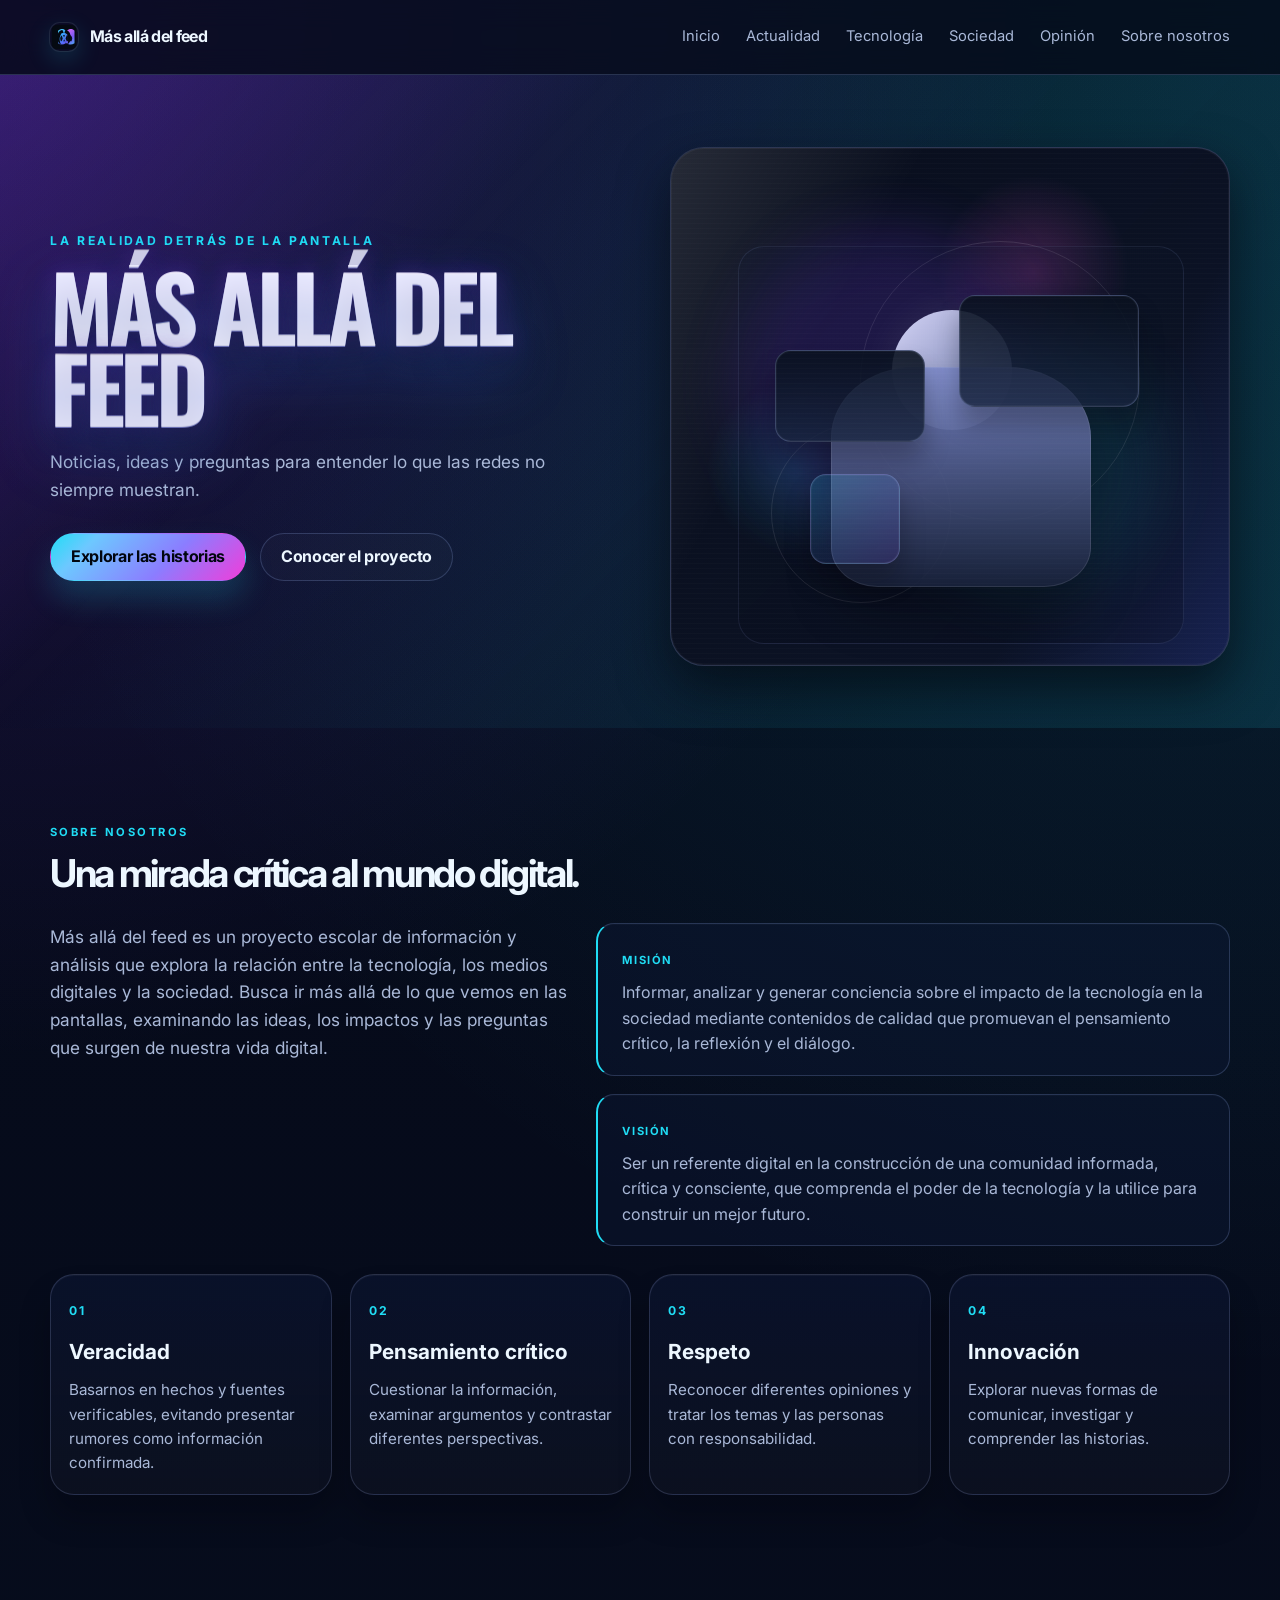
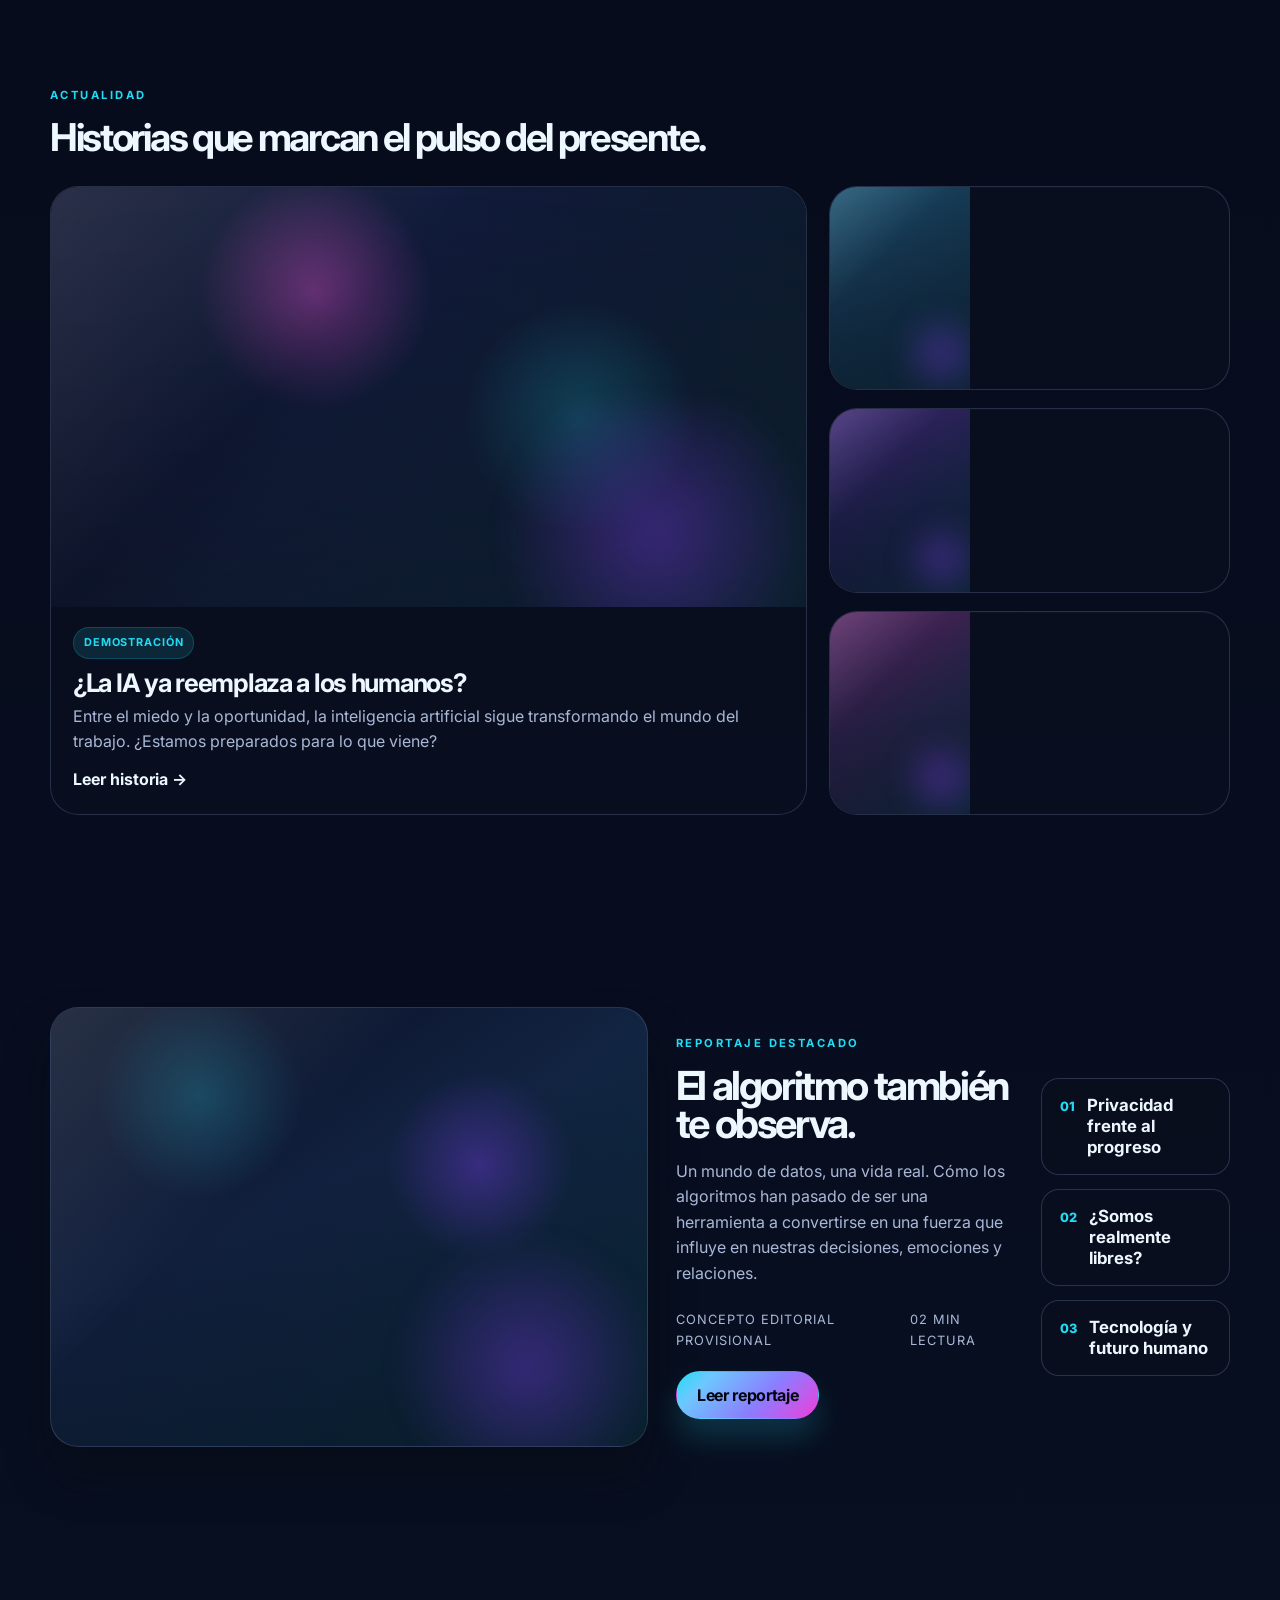
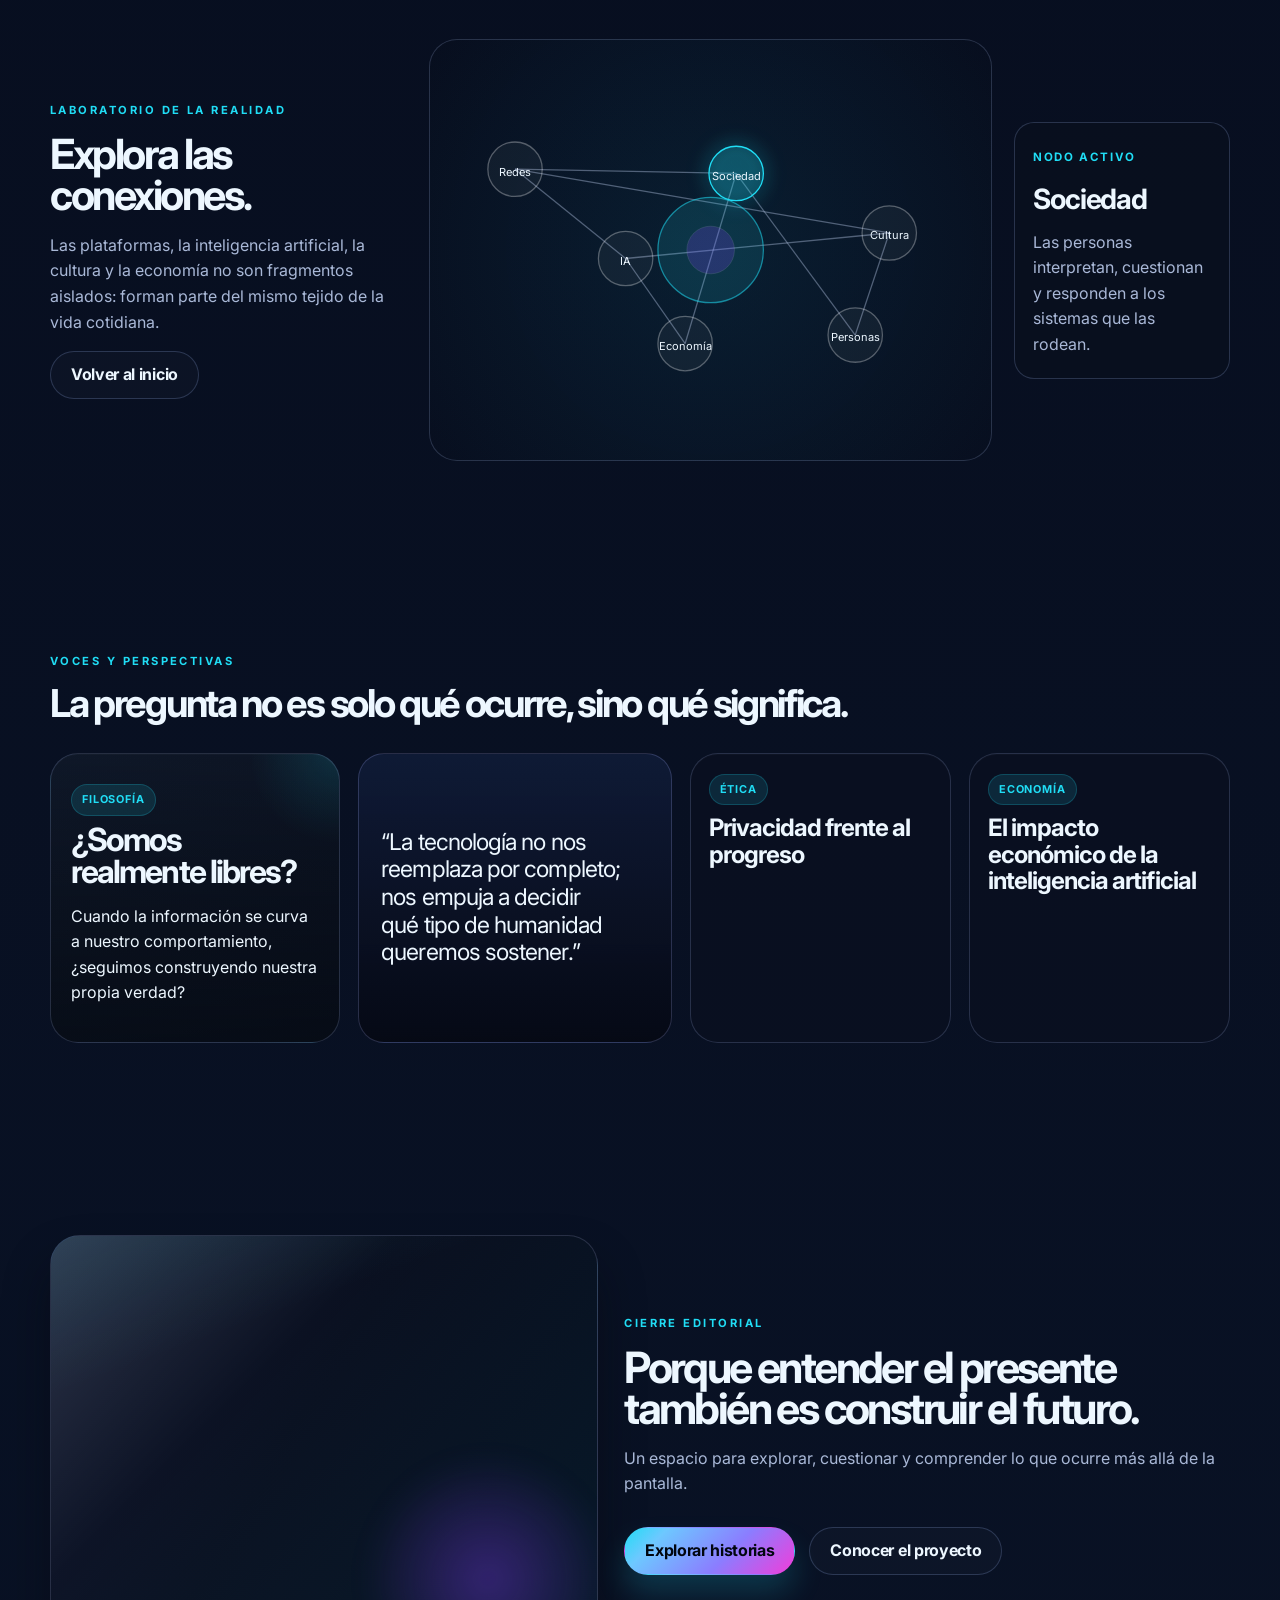
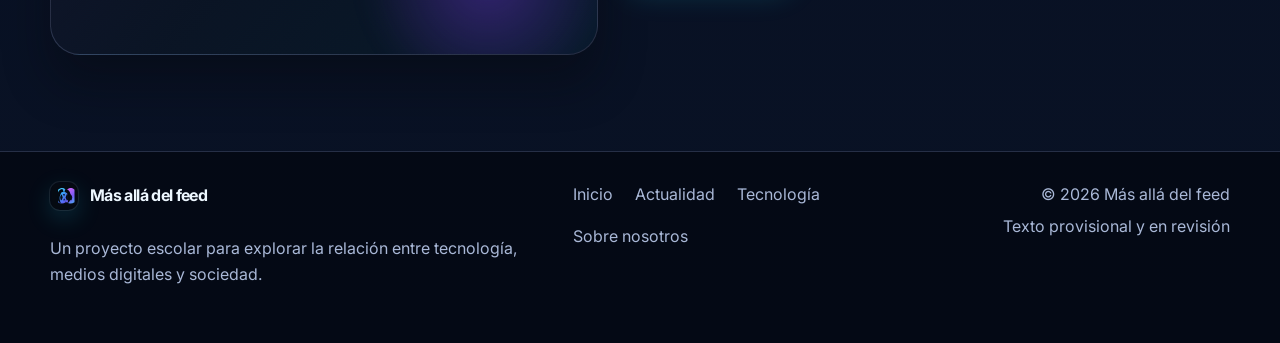
==== trabajo jhon/index.html @ 3a060e3e "Add files via upload" ====
<!DOCTYPE html>
<html lang="es">
  <head>
    <meta charset="UTF-8" />
    <meta name="viewport" content="width=device-width, initial-scale=1.0" />
    <meta
      name="description"
      content="Más allá del feed explora la relación entre tecnología, medios digitales y sociedad desde una mirada crítica y editorial."
    />
    <meta name="theme-color" content="#050918" />
    <title>Más allá del feed | La realidad detrás de la pantalla</title>
    <link rel="preconnect" href="https://fonts.googleapis.com" />
    <link rel="preconnect" href="https://fonts.gstatic.com" crossorigin />
    <link
      href="https://fonts.googleapis.com/css2?family=Inter:wght@400;500;600;700;800;900&family=Oswald:wght@400;500;600;700&display=swap"
      rel="stylesheet"
    />
    <link rel="icon" href="assets/logo.svg" type="image/svg+xml" />
    <link rel="stylesheet" href="css/styles.css" />
  </head>
  <body>
    <div class="page-shell">
      <header class="site-header">
        <div class="container nav-wrap">
          <a class="brand" href="#inicio" aria-label="Ir a inicio">
            <img src="assets/logo.svg" alt="Símbolo de Más allá del feed" />
            <span>Más allá del feed</span>
          </a>

          <button class="menu-toggle" aria-expanded="false" aria-controls="main-nav">
            <span></span>
            <span></span>
            <span></span>
            <span class="sr-only">Abrir menú</span>
          </button>

          <nav id="main-nav" class="main-nav" aria-label="Navegación principal">
            <a href="#inicio">Inicio</a>
            <a href="#actualidad">Actualidad</a>
            <a href="#tecnologia">Tecnología</a>
            <a href="#sociedad">Sociedad</a>
            <a href="#opinión">Opinión</a>
            <a href="#sobre-nosotros">Sobre nosotros</a>
          </nav>
        </div>
      </header>

      <main>
        <section class="hero" id="inicio">
          <div class="container hero-grid">
            <div class="hero-copy" data-reveal>
              <p class="eyebrow">La realidad detrás de la pantalla</p>
              <h1 class="chrome-title" data-glitch="MÁS ALLÁ DEL FEED">MÁS ALLÁ DEL FEED</h1>
              <p class="lead">
                Noticias, ideas y preguntas para entender lo que las redes no siempre muestran.
              </p>
              <div class="hero-actions">
                <a class="button primary" href="#actualidad">Explorar las historias</a>
                <a class="button secondary" href="#sobre-nosotros">Conocer el proyecto</a>
              </div>
            </div>

            <div class="hero-visual" data-reveal>
              <div class="visual-frame">
                <div class="scene-glow glow-one"></div>
                <div class="scene-glow glow-two"></div>
                <div class="signal signal-a"></div>
                <div class="signal signal-b"></div>
                <div class="portrait-block">
                  <div class="portrait-head"></div>
                  <div class="portrait-body"></div>
                  <div class="screen-panel panel-one"></div>
                  <div class="screen-panel panel-two"></div>
                  <div class="screen-panel panel-three"></div>
                </div>
              </div>
            </div>
          </div>
        </section>

        <section class="about section-frame" id="sobre-nosotros">
          <div class="container">
            <div class="section-head" data-reveal>
              <p class="eyebrow accent">Sobre nosotros</p>
              <h2>Una mirada crítica al mundo digital.</h2>
            </div>

            <div class="about-grid">
              <div class="about-copy" data-reveal>
                <p>
                  Más allá del feed es un proyecto escolar de información y análisis que explora la
                  relación entre la tecnología, los medios digitales y la sociedad. Busca ir más allá
                  de lo que vemos en las pantallas, examinando las ideas, los impactos y las preguntas
                  que surgen de nuestra vida digital.
                </p>
              </div>

              <div class="mission-vision" data-reveal>
                <div class="mission-box">
                  <span class="label">Misión</span>
                  <p>
                    Informar, analizar y generar conciencia sobre el impacto de la tecnología en la
                    sociedad mediante contenidos de calidad que promuevan el pensamiento crítico, la
                    reflexión y el diálogo.
                  </p>
                </div>
                <div class="mission-box">
                  <span class="label">Visión</span>
                  <p>
                    Ser un referente digital en la construcción de una comunidad informada, crítica y
                    consciente, que comprenda el poder de la tecnología y la utilice para construir un
                    mejor futuro.
                  </p>
                </div>
              </div>
            </div>

            <div class="values-grid" data-reveal>
              <article class="value-card">
                <span class="value-index">01</span>
                <h3>Veracidad</h3>
                <p>Basarnos en hechos y fuentes verificables, evitando presentar rumores como información confirmada.</p>
              </article>
              <article class="value-card">
                <span class="value-index">02</span>
                <h3>Pensamiento crítico</h3>
                <p>Cuestionar la información, examinar argumentos y contrastar diferentes perspectivas.</p>
              </article>
              <article class="value-card">
                <span class="value-index">03</span>
                <h3>Respeto</h3>
                <p>Reconocer diferentes opiniones y tratar los temas y las personas con responsabilidad.</p>
              </article>
              <article class="value-card">
                <span class="value-index">04</span>
                <h3>Innovación</h3>
                <p>Explorar nuevas formas de comunicar, investigar y comprender las historias.</p>
              </article>
            </div>
          </div>
        </section>

        <section class="news section-frame" id="actualidad">
          <div class="container">
            <div class="section-head editorial-head" data-reveal>
              <p class="eyebrow accent">Actualidad</p>
              <h2>Historias que marcan el pulso del presente.</h2>
            </div>

            <div class="editorial-layout" data-reveal>
              <article class="feature-story story-panel">
                <a href="article-demo.html" aria-label="Abrir historia de demostración sobre inteligencia artificial">
                  <div class="story-image image-feature"></div>
                  <div class="story-copy">
                    <span class="meta-tag">Demostración</span>
                    <h3>¿La IA ya reemplaza a los humanos?</h3>
                    <p>Entre el miedo y la oportunidad, la inteligencia artificial sigue transformando el mundo del trabajo. ¿Estamos preparados para lo que viene?</p>
                    <span class="story-link">Leer historia →</span>
                  </div>
                </a>
              </article>

              <aside class="side-stories">
                <article class="story-mini story-panel">
                  <a href="article-demo.html">
                    <div class="story-thumb thumb-one"></div>
                    <div class="story-copy">
                      <span class="meta-tag">Salud</span>
                      <h3>El impacto de las redes en la salud mental de los jóvenes.</h3>
                    </div>
                  </a>
                </article>

                <article class="story-mini story-panel">
                  <a href="article-demo.html">
                    <div class="story-thumb thumb-two"></div>
                    <div class="story-copy">
                      <span class="meta-tag">Cultura</span>
                      <h3>La nueva generación de artistas digitales.</h3>
                    </div>
                  </a>
                </article>

                <article class="story-mini story-panel">
                  <a href="article-demo.html">
                    <div class="story-thumb thumb-three"></div>
                    <div class="story-copy">
                      <span class="meta-tag">Sociedad</span>
                      <h3>¿Estamos más conectados o más solos?</h3>
                    </div>
                  </a>
                </article>
              </aside>
            </div>
          </div>
        </section>

        <section class="feature-story-block section-frame" id="reportaje">
          <div class="container feature-layout">
            <div class="feature-media" data-reveal>
              <div class="feature-scene"></div>
            </div>

            <div class="feature-copy" data-reveal>
              <p class="eyebrow accent">Reportaje destacado</p>
              <h2>El algoritmo también te observa.</h2>
              <p>
                Un mundo de datos, una vida real. Cómo los algoritmos han pasado de ser una
                herramienta a convertirse en una fuerza que influye en nuestras decisiones,
                emociones y relaciones.
              </p>
              <div class="feature-meta">
                <span>Concepto editorial provisional</span>
                <span>02 min lectura</span>
              </div>
              <a class="button primary" href="article-demo.html">Leer reportaje</a>
            </div>

            <aside class="related-list" data-reveal>
              <article>
                <span>01</span>
                <h3>Privacidad frente al progreso</h3>
              </article>
              <article>
                <span>02</span>
                <h3>¿Somos realmente libres?</h3>
              </article>
              <article>
                <span>03</span>
                <h3>Tecnología y futuro humano</h3>
              </article>
            </aside>
          </div>
        </section>

        <section class="network-section section-frame" id="tecnologia">
          <div class="container network-layout">
            <div class="network-copy" id="sociedad" data-reveal>
              <p class="eyebrow accent">Laboratorio de la realidad</p>
              <h2>Explora las conexiones.</h2>
              <p>
                Las plataformas, la inteligencia artificial, la cultura y la economía no son
                fragmentos aislados: forman parte del mismo tejido de la vida cotidiana.
              </p>
              <button id="reset-network" class="button secondary" type="button">Volver al inicio</button>
            </div>

            <div class="network-visual" data-reveal>
              <svg id="network-svg" viewBox="0 0 660 420" role="img" aria-label="Diagrama de conexiones entre tecnología, sociedad y cultura"></svg>
            </div>

            <aside class="network-panel" data-reveal>
              <span class="panel-label">Nodo activo</span>
              <h3 id="network-title">Tecnología</h3>
              <p id="network-description">
                Las herramientas digitales moldean la forma en que vemos, decidimos y nos relacionamos.
              </p>
            </aside>
          </div>
        </section>

        <section class="opinions section-frame" id="opinión">
          <div class="container">
            <div class="section-head editorial-head" data-reveal>
              <p class="eyebrow accent">Voces y perspectivas</p>
              <h2>La pregunta no es solo qué ocurre, sino qué significa.</h2>
            </div>

            <div class="opinion-layout">
              <article class="opinion-feature story-panel" data-reveal>
                <div class="opinion-copy">
                  <span class="meta-tag">Filosofía</span>
                  <h3>¿Somos realmente libres?</h3>
                  <p>Cuando la información se curva a nuestro comportamiento, ¿seguimos construyendo nuestra propia verdad?</p>
                </div>
              </article>

              <blockquote class="quote-panel" data-reveal>
                “La tecnología no nos reemplaza por completo; nos empuja a decidir qué tipo de humanidad queremos sostener.”
              </blockquote>

              <article class="mini-opinion story-panel" data-reveal>
                <span class="meta-tag">Ética</span>
                <h3>Privacidad frente al progreso</h3>
              </article>

              <article class="mini-opinion story-panel" data-reveal>
                <span class="meta-tag">Economía</span>
                <h3>El impacto económico de la inteligencia artificial</h3>
              </article>
            </div>
          </div>
        </section>

        <section class="closing section-frame">
          <div class="container closing-layout">
            <div class="closing-scene" data-reveal></div>
            <div class="closing-copy" data-reveal>
              <p class="eyebrow accent">Cierre editorial</p>
              <h2>Porque entender el presente también es construir el futuro.</h2>
              <p>
                Un espacio para explorar, cuestionar y comprender lo que ocurre más allá de la
                pantalla.
              </p>
              <div class="closing-actions">
                <a class="button primary" href="#actualidad">Explorar historias</a>
                <a class="button secondary" href="#sobre-nosotros">Conocer el proyecto</a>
              </div>
            </div>
          </div>
        </section>
      </main>

      <footer class="site-footer">
        <div class="container footer-grid">
          <div>
            <a class="brand footer-brand" href="#inicio">
              <img src="assets/logo.svg" alt="Símbolo de Más allá del feed" />
              <span>Más allá del feed</span>
            </a>
            <p>Un proyecto escolar para explorar la relación entre tecnología, medios digitales y sociedad.</p>
          </div>

          <nav class="footer-nav" aria-label="Navegación del pie de página">
            <a href="#inicio">Inicio</a>
            <a href="#actualidad">Actualidad</a>
            <a href="#tecnologia">Tecnología</a>
            <a href="#sobre-nosotros">Sobre nosotros</a>
          </nav>

          <div class="footer-meta">
            <span>© <span id="year"></span> Más allá del feed</span>
            <span>Texto provisional y en revisión</span>
          </div>
        </div>
      </footer>
    </div>

    <script src="js/main.js"></script>
  </body>
</html>
---- trabajo jhon/css/styles.css ----
:root {
  --bg: #050918;
  --bg-deep: #0a1020;
  --panel: rgba(11, 20, 48, 0.82);
  --panel-strong: #0b1430;
  --panel-soft: #111d3b;
  --cyan: #20ddf5;
  --electric: #367bff;
  --violet: #873cff;
  --magenta: #f13dda;
  --text: #edf7ff;
  --muted: #a9b8d7;
  --line: rgba(144, 167, 224, 0.24);
  --shadow: rgba(13, 18, 31, 0.7);
  --radius: 24px;
  --container: min(1180px, calc(100vw - 48px));
}

* {
  box-sizing: border-box;
}

html {
  scroll-behavior: smooth;
}

body {
  margin: 0;
  background:
    radial-gradient(circle at top left, rgba(135, 60, 255, 0.23), transparent 20%),
    radial-gradient(circle at top right, rgba(32, 221, 245, 0.14), transparent 26%),
    linear-gradient(180deg, #050918 0%, #091225 100%);
  color: var(--text);
  font-family: "Inter", sans-serif;
  line-height: 1.6;
}

body::before {
  content: "";
  position: fixed;
  inset: 0;
  background-image: linear-gradient(rgba(255, 255, 255, 0.012) 1px, transparent 1px),
    linear-gradient(90deg, rgba(255, 255, 255, 0.009) 1px, transparent 1px);
  background-size: 32px 32px;
  pointer-events: none;
  opacity: 0.45;
}

img {
  max-width: 100%;
  display: block;
}

a {
  color: inherit;
  text-decoration: none;
}

button,
input,
textarea,
select {
  font: inherit;
}

button {
  cursor: pointer;
}

:focus-visible {
  outline: 2px solid var(--cyan);
  outline-offset: 3px;
}

.sr-only {
  position: absolute;
  width: 1px;
  height: 1px;
  padding: 0;
  margin: -1px;
  overflow: hidden;
  clip: rect(0, 0, 0, 0);
  white-space: nowrap;
  border: 0;
}

.page-shell {
  position: relative;
  overflow-x: hidden;
}

.container {
  width: var(--container);
  margin: 0 auto;
}

.section-frame {
  padding: 96px 0;
  position: relative;
}

.eyebrow {
  margin: 0 0 14px;
  font-size: 0.7rem;
  letter-spacing: 0.22em;
  text-transform: uppercase;
  color: var(--cyan);
  font-weight: 700;
}

.eyebrow.accent {
  color: var(--cyan);
}

.site-header {
  position: sticky;
  top: 0;
  z-index: 30;
  background: rgba(5, 9, 24, 0.7);
  backdrop-filter: blur(14px);
  border-bottom: 1px solid var(--line);
}

.nav-wrap {
  display: flex;
  align-items: center;
  justify-content: space-between;
  min-height: 74px;
  gap: 20px;
}

.brand {
  display: inline-flex;
  align-items: center;
  gap: 12px;
  font-weight: 700;
  letter-spacing: -0.04em;
  perspective: 500px;
}

.brand img {
  width: 28px;
  height: 28px;
  border-radius: 10px;
  box-shadow: 0 0 0 1px rgba(255, 255, 255, 0.08), 0 8px 25px rgba(32, 221, 245, 0.18);
}

.brand span {
  display: inline-block;
  transform: translateZ(0) rotateX(0) rotateY(0);
  transform-style: preserve-3d;
  transition: transform 0.35s ease, text-shadow 0.35s ease;
}

.brand:hover span,
.brand:focus-visible span {
  transform: translateZ(14px) rotateX(8deg) rotateY(-12deg);
  text-shadow: 2px 3px 0 rgba(32, 221, 245, 0.4), -2px -2px 0 rgba(241, 61, 218, 0.28);
}

.main-nav {
  display: flex;
  align-items: center;
  gap: 26px;
  font-size: 0.92rem;
  color: var(--muted);
}

.main-nav a {
  position: relative;
  transition: color 0.25s ease;
}

.main-nav a::after {
  content: "";
  position: absolute;
  left: 0;
  bottom: -9px;
  width: 100%;
  height: 1px;
  background: linear-gradient(90deg, var(--cyan), var(--magenta));
  transform: scaleX(0);
  transform-origin: center;
  transition: transform 0.25s ease;
}

.main-nav a:hover,
.main-nav a:focus-visible {
  color: var(--text);
}

.main-nav a:hover::after,
.main-nav a:focus-visible::after {
  transform: scaleX(1);
}

.menu-toggle {
  display: none;
  background: transparent;
  border: 1px solid var(--line);
  border-radius: 12px;
  width: 46px;
  height: 46px;
  padding: 10px;
  position: relative;
}

.menu-toggle span {
  display: block;
  width: 100%;
  height: 2px;
  background: var(--text);
  border-radius: 999px;
  margin: 5px 0;
}

.hero {
  position: relative;
  padding: 72px 0 62px;
}

.hero::before {
  content: "";
  position: absolute;
  inset: 0;
  background: linear-gradient(135deg, rgba(135, 60, 255, 0.22), transparent 32%, rgba(32, 221, 245, 0.12));
  pointer-events: none;
}

.hero-grid {
  position: relative;
  display: grid;
  grid-template-columns: 1.05fr 1fr;
  gap: 32px;
  align-items: center;
}

.hero-copy {
  position: relative;
  z-index: 1;
}

.hero-copy .eyebrow {
  font-size: 0.76rem;
}

.chrome-title {
  position: relative;
  margin: 0;
  color: rgba(250, 251, 255, 0.92);
  font-family: "Oswald", sans-serif;
  font-size: clamp(4rem, 7vw, 8.6rem);
  line-height: 0.9;
  letter-spacing: -0.05em;
  font-weight: 700;
  text-transform: uppercase;
  text-shadow: 0 1px 0 rgba(255,255,255,0.65), 0 2px 0 rgba(166,175,255,0.55), 0 16px 30px rgba(18, 25, 50, 0.8), 0 0 24px rgba(135,60,255,0.3);
  background: linear-gradient(180deg, #ffffff 0%, #d5d8ff 16%, #8aaef7 32%, #ffffff 52%, #9fa8d6 68%, #6b8df4 82%, #d5d6ff 100%);
  -webkit-background-clip: text;
  background-clip: text;
  color: transparent;
  filter: drop-shadow(0 16px 26px rgba(54, 123, 255, 0.25));
  transform: translateY(0);
  transform-style: preserve-3d;
  transition: transform 0.15s ease-out;
  animation: chromeReveal 1.1s ease-out both;
}

.chrome-title::before {
  content: attr(data-glitch);
  position: absolute;
  inset: 0;
  background: linear-gradient(90deg, rgba(255,255,255,0.14), rgba(32,221,245,0.18), rgba(255,255,255,0.14));
  mix-blend-mode: screen;
  opacity: 0.65;
  transform: translateX(-16px);
  clip-path: polygon(0 0, 100% 0, 100% 52%, 0 54%);
  animation: shinePass 2.6s ease-out 0.4s 1 both;
}

@keyframes chromeReveal {
  0% {
    opacity: 0;
    transform: translateY(18px) scale(0.97);
    filter: blur(10px);
  }
  100% {
    opacity: 1;
    transform: translateY(0) scale(1);
    filter: drop-shadow(0 16px 26px rgba(54, 123, 255, 0.25));
  }
}

@keyframes shinePass {
  0% {
    transform: translateX(-20px);
    opacity: 0;
  }
  18% {
    opacity: 0.85;
  }
  100% {
    opacity: 0;
    transform: translateX(16px);
  }
}

.lead {
  max-width: 540px;
  margin: 22px 0 0;
  color: var(--muted);
  font-size: clamp(1.05rem, 1.35vw, 1.4rem);
}

.hero-actions,
.closing-actions {
  display: flex;
  flex-wrap: wrap;
  gap: 14px;
  margin-top: 30px;
}

.button {
  position: relative;
  display: inline-flex;
  align-items: center;
  justify-content: center;
  min-height: 48px;
  border-radius: 999px;
  padding: 0 20px;
  border: 1px solid transparent;
  font-weight: 700;
  letter-spacing: -0.02em;
  transition: transform 0.2s ease, box-shadow 0.2s ease, border-color 0.2s ease;
}

.button:hover,
.button:focus-visible {
  transform: translateY(-1px);
}

.button.primary {
  background: linear-gradient(135deg, var(--cyan), #6dc8ff 20%, #8b7dff 60%, var(--magenta));
  color: #01060f;
  box-shadow: 0 18px 30px rgba(32, 221, 245, 0.18);
}

.button.secondary {
  background: rgba(255, 255, 255, 0.02);
  border-color: var(--line);
  color: var(--text);
}

.hero-visual {
  position: relative;
  z-index: 1;
  display: flex;
  justify-content: center;
}

.visual-frame {
  position: relative;
  width: min(100%, 560px);
  aspect-ratio: 1.08;
  border-radius: 34px;
  border: 1px solid rgba(155, 176, 235, 0.24);
  overflow: hidden;
  background:
    radial-gradient(circle at 65% 24%, rgba(243, 82, 221, 0.22), transparent 18%),
    radial-gradient(circle at 22% 62%, rgba(32, 221, 245, 0.18), transparent 16%),
    linear-gradient(135deg, rgba(9, 13, 26, 0.96), rgba(13, 20, 42, 0.98));
  box-shadow: inset 0 0 0 1px rgba(255,255,255,0.04), 0 22px 50px rgba(4, 10, 18, 0.72);
  transform: perspective(1200px) rotateX(0deg) rotateY(0deg) scale(1);
  transition: transform 0.15s ease-out;
}

.visual-frame::before,
.visual-frame::after {
  content: "";
  position: absolute;
  inset: 0;
  pointer-events: none;
}

.visual-frame::before {
  background: linear-gradient(120deg, rgba(255,255,255,0.12), transparent 30%, transparent 72%, rgba(70, 101, 255, 0.18));
}

.visual-frame::after {
  background: repeating-linear-gradient(
    180deg,
    rgba(255,255,255,0.03),
    rgba(255,255,255,0.03) 1px,
    transparent 1px,
    transparent 5px
  );
  opacity: 0.5;
}

.scene-glow {
  position: absolute;
  border-radius: 50%;
  filter: blur(30px);
  opacity: 0.6;
}

.glow-one {
  width: 300px;
  height: 300px;
  background: rgba(135, 60, 255, 0.32);
  top: 16%;
  left: 12%;
}

.glow-two {
  width: 260px;
  height: 260px;
  background: rgba(32, 221, 245, 0.22);
  right: 12%;
  bottom: 14%;
}

.signal {
  position: absolute;
  border-radius: 50%;
  border: 1px solid rgba(255, 255, 255, 0.14);
  opacity: 0.8;
}

.signal-a {
  width: 280px;
  height: 280px;
  top: 18%;
  right: 16%;
}

.signal-b {
  width: 180px;
  height: 180px;
  bottom: 12%;
  left: 18%;
}

.portrait-block {
  position: absolute;
  inset: auto 8% 4% 12%;
  height: 77%;
  border-radius: 26px;
  background: linear-gradient(160deg, rgba(17, 29, 59, 0.16), rgba(5, 7, 12, 0.2));
  border: 1px solid rgba(163, 187, 255, 0.1);
}

.portrait-head {
  position: absolute;
  width: 120px;
  height: 120px;
  top: 16%;
  left: 48%;
  transform: translateX(-50%);
  border-radius: 50%;
  background: linear-gradient(135deg, rgba(221, 222, 255, 0.96), rgba(142, 164, 223, 0.55));
  box-shadow: 0 0 40px rgba(255,255,255,0.08);
}

.portrait-body {
  position: absolute;
  width: 260px;
  height: 220px;
  left: 50%;
  bottom: 14%;
  transform: translateX(-50%);
  border-radius: 32% 32% 18% 18%;
  background: linear-gradient(180deg, rgba(125, 138, 202, 0.88), rgba(24, 33, 58, 0.9));
  box-shadow: inset 0 0 0 1px rgba(255,255,255,0.1), 0 28px 45px rgba(0,0,0,0.26);
}

.screen-panel {
  position: absolute;
  border-radius: 16px;
  border: 1px solid rgba(179, 196, 255, 0.24);
  background: linear-gradient(180deg, rgba(9, 17, 31, 0.9), rgba(23, 35, 61, 0.82));
  box-shadow: inset 0 0 0 1px rgba(255,255,255,0.04), 0 18px 25px rgba(7, 8, 12, 0.28);
}

.panel-one {
  width: 180px;
  height: 112px;
  right: 10%;
  top: 12%;
}

.panel-two {
  width: 150px;
  height: 92px;
  left: 8%;
  top: 26%;
}

.panel-three {
  width: 90px;
  height: 90px;
  left: 16%;
  bottom: 20%;
  background: linear-gradient(135deg, rgba(32,221,245,0.15), rgba(135,60,255,0.12));
}

.section-head {
  margin-bottom: 30px;
}

.section-head h2 {
  margin: 0;
  font-size: clamp(2.4rem, 3vw, 4rem);
  line-height: 0.98;
  letter-spacing: -0.06em;
}

.editorial-head {
  display: flex;
  flex-direction: column;
  align-items: flex-start;
}

.about-grid {
  display: grid;
  grid-template-columns: 0.9fr 1.1fr;
  gap: 28px;
  align-items: start;
}

.about-copy p,
.mission-box p,
.feature-copy p,
.value-card p,
.story-copy p,
.network-copy p,
.closing-copy p,
.site-footer p,
.article-body p,
.article-kicker {
  color: var(--muted);
}

.about-copy p {
  max-width: 540px;
  margin: 0;
  font-size: 1.08rem;
}

.mission-vision {
  display: grid;
  gap: 18px;
}

.mission-box {
  padding: 22px 24px 18px;
  border: 1px solid var(--line);
  border-left: 2px solid var(--cyan);
  border-radius: 18px;
  background: rgba(17, 29, 59, 0.34);
  box-shadow: inset 0 1px 0 rgba(255,255,255,0.02);
}

.label {
  display: inline-block;
  color: var(--cyan);
  text-transform: uppercase;
  letter-spacing: 0.14em;
  font-weight: 700;
  font-size: 0.7rem;
  margin-bottom: 10px;
}

.mission-box p {
  margin: 0;
}

.values-grid {
  margin-top: 28px;
  display: grid;
  grid-template-columns: repeat(4, minmax(0, 1fr));
  gap: 18px;
}

.value-card {
  padding: 22px 18px 18px;
  border-radius: var(--radius);
  background: linear-gradient(180deg, rgba(11,20,48,0.7), rgba(12,17,32,0.95));
  border: 1px solid rgba(161, 176, 231, 0.2);
  box-shadow: inset 0 1px 0 rgba(255,255,255,0.04), 0 22px 30px rgba(3,5,12,0.28);
}

.value-card h3 {
  margin: 12px 0 10px;
  font-size: 1.3rem;
}

.value-card p {
  margin: 0;
  font-size: 0.95rem;
}

.value-index {
  display: inline-block;
  color: var(--cyan);
  font-size: 0.76rem;
  letter-spacing: 0.2em;
  font-weight: 700;
}

.editorial-layout {
  display: grid;
  grid-template-columns: minmax(0, 1.7fr) minmax(0, 0.9fr);
  gap: 22px;
  align-items: stretch;
}

.story-panel {
  position: relative;
  overflow: hidden;
  border: 1px solid rgba(158, 180, 235, 0.2);
  border-radius: 28px;
  background: rgba(10, 17, 32, 0.7);
  box-shadow: inset 0 1px 0 rgba(255,255,255,0.02);
  transition: transform 0.25s ease, border-color 0.25s ease, box-shadow 0.25s ease;
}

.story-panel:hover,
.story-panel:focus-within {
  transform: translateY(-3px);
  border-color: rgba(32, 221, 245, 0.35);
  box-shadow: 0 16px 32px rgba(16, 21, 35, 0.35);
}

.feature-story a,
.story-mini a {
  display: block;
  width: 100%;
  height: 100%;
}

.story-image,
.story-thumb,
.feature-scene,
.closing-scene,
.article-hero-art {
  position: relative;
  overflow: hidden;
  background-size: cover;
  background-position: center;
}

.story-image {
  min-height: 360px;
  background:
    linear-gradient(180deg, rgba(11, 16, 30, 0.08), rgba(11, 16, 30, 0.6)),
    radial-gradient(circle at 35% 25%, rgba(243, 82, 221, 0.45), transparent 20%),
    radial-gradient(circle at 70% 55%, rgba(32, 221, 245, 0.3), transparent 20%),
    linear-gradient(120deg, #0d1430, #111c3e 40%, #090d19 100%);
}

.story-image::before,
.story-thumb::before,
.feature-scene::before,
.closing-scene::before,
.article-hero-art::before {
  content: "";
  position: absolute;
  inset: 0;
  background: linear-gradient(135deg, rgba(255,255,255,0.12), transparent 36%, rgba(32,221,245,0.08));
}

.story-image::after,
.story-thumb::after,
.feature-scene::after,
.closing-scene::after,
.article-hero-art::after {
  content: "";
  position: absolute;
  right: -10%;
  bottom: -12%;
  width: 60%;
  height: 60%;
  background: radial-gradient(circle, rgba(135,60,255,0.35), transparent 60%);
  filter: blur(12px);
}

.image-feature {
  min-height: 420px;
}

.story-copy {
  padding: 20px 22px 22px;
}

.story-copy h3 {
  margin: 10px 0 8px;
  font-size: clamp(1.35rem, 2vw, 2.2rem);
  line-height: 1.06;
  letter-spacing: -0.05em;
}

.story-copy p {
  margin: 0;
}

.meta-tag {
  display: inline-flex;
  align-items: center;
  border-radius: 999px;
  padding: 6px 10px;
  background: rgba(32, 221, 245, 0.12);
  border: 1px solid rgba(32, 221, 245, 0.2);
  color: var(--cyan);
  font-size: 0.68rem;
  font-weight: 700;
  letter-spacing: 0.08em;
  text-transform: uppercase;
}

.story-link {
  display: inline-flex;
  margin-top: 12px;
  color: var(--text);
  font-weight: 700;
}

.side-stories {
  display: grid;
  gap: 18px;
}

.story-mini {
  display: grid;
  grid-template-columns: 140px minmax(0, 1fr);
  min-height: 150px;
}

.story-thumb {
  min-height: 100%;
  background-size: cover;
  background-position: center;
}

.thumb-one {
  background: linear-gradient(145deg, rgba(32,221,245,0.16), rgba(13,21,39,0.9)),
    linear-gradient(160deg, #1c3a5b, #111b35 56%, #040915);
}

.thumb-two {
  background: linear-gradient(145deg, rgba(135,60,255,0.16), rgba(13,21,39,0.9)),
    linear-gradient(160deg, #34285f, #101b36 52%, #040915);
}

.thumb-three {
  background: linear-gradient(145deg, rgba(241,61,218,0.16), rgba(13,21,39,0.9)),
    linear-gradient(160deg, #3f2651, #121d39 52%, #040915);
}

.story-mini .story-copy {
  padding: 18px 18px 12px;
}

.story-mini .story-copy h3 {
  font-size: 1.15rem;
  letter-spacing: -0.04em;
  margin-top: 8px;
}

.feature-layout {
  display: grid;
  grid-template-columns: minmax(0, 1.2fr) minmax(0, 0.7fr) minmax(180px, 0.38fr);
  gap: 22px;
  align-items: center;
}

.feature-media {
  position: relative;
}

.feature-scene {
  min-height: 440px;
  border-radius: 28px;
  border: 1px solid rgba(155, 176, 235, 0.22);
  background:
    radial-gradient(circle at 25% 20%, rgba(32, 221, 245, 0.2), transparent 18%),
    radial-gradient(circle at 72% 36%, rgba(135, 60, 255, 0.34), transparent 18%),
    linear-gradient(155deg, #0a142a, #111f3d 42%, #05101a 100%);
  box-shadow: 0 28px 45px rgba(7, 10, 18, 0.45);
}

.feature-copy {
  padding: 18px 6px;
}

.feature-copy h2 {
  margin: 0 0 14px;
  font-size: clamp(2.5rem, 3vw, 4rem);
  line-height: 0.94;
  letter-spacing: -0.06em;
}

.feature-meta {
  display: flex;
  justify-content: space-between;
  gap: 14px;
  color: var(--muted);
  font-size: 0.8rem;
  letter-spacing: 0.08em;
  text-transform: uppercase;
  padding-top: 8px;
  margin-bottom: 20px;
}

.related-list {
  display: grid;
  gap: 14px;
}

.related-list article {
  display: flex;
  align-items: baseline;
  gap: 12px;
  padding: 16px 18px;
  border: 1px solid var(--line);
  border-radius: 18px;
  background: rgba(10,16,29,0.54);
}

.related-list span {
  color: var(--cyan);
  font-weight: 800;
  font-size: 0.8rem;
}

.related-list h3 {
  margin: 0;
  font-size: 1.05rem;
  line-height: 1.25;
}

.network-layout {
  display: grid;
  grid-template-columns: 0.76fr minmax(0,1.2fr) minmax(180px, 0.46fr);
  gap: 22px;
  align-items: center;
}

.network-copy h2 {
  margin: 0 0 16px;
  font-size: clamp(2.6rem, 3vw, 4rem);
  line-height: 1;
  letter-spacing: -0.06em;
}

.network-visual {
  border-radius: 28px;
  border: 1px solid rgba(160, 176, 224, 0.22);
  background: radial-gradient(circle at center, rgba(32,221,245,0.08), rgba(8,12,20,0.1));
  min-height: 420px;
  display: grid;
  place-items: center;
  overflow: hidden;
}

#network-svg {
  width: 100%;
  height: 100%;
  min-height: 420px;
}

.node {
  cursor: pointer;
  transition: transform 0.2s ease, filter 0.2s ease;
}

.node circle {
  stroke: rgba(255,255,255,0.3);
  stroke-width: 1.5;
}

.node text {
  fill: var(--text);
  font-size: 13px;
  font-family: "Inter", sans-serif;
  text-anchor: middle;
  alignment-baseline: middle;
  pointer-events: none;
}

.node.is-active circle {
  stroke: var(--cyan);
  filter: drop-shadow(0 0 12px rgba(32,221,245,0.85));
}

.network-panel {
  background: rgba(10, 16, 30, 0.66);
  border: 1px solid var(--line);
  border-radius: 20px;
  padding: 20px 18px;
}

.panel-label {
  display: inline-block;
  color: var(--cyan);
  margin-bottom: 10px;
  font-size: 0.72rem;
  letter-spacing: 0.14em;
  text-transform: uppercase;
  font-weight: 700;
}

.network-panel h3 {
  margin: 0 0 8px;
  font-size: 1.75rem;
  letter-spacing: -0.04em;
}

.network-panel p {
  margin: 0;
  color: var(--muted);
}

.opinion-layout {
  display: grid;
  grid-template-columns: 1fr 1.08fr 0.9fr 0.9fr;
  gap: 18px;
  align-items: stretch;
}

.opinion-feature {
  min-height: 290px;
  display: flex;
  align-items: end;
  padding: 20px;
  background:
    linear-gradient(180deg, rgba(10, 15, 21, 0.2), rgba(5, 10, 18, 0.72)),
    radial-gradient(circle at top right, rgba(32,221,245,0.18), transparent 22%),
    linear-gradient(135deg, #101a2d, #0a1020);
}

.opinion-copy {
  width: 100%;
}

.opinion-copy h3 {
  margin: 8px 0 6px;
  font-size: clamp(2rem, 2.4vw, 2.8rem);
  letter-spacing: -0.06em;
  line-height: 1;
}

.quote-panel {
  margin: 0;
  min-height: 290px;
  border-radius: 26px;
  background: linear-gradient(180deg, rgba(17, 29, 59, 0.8), rgba(6, 9, 20, 0.92));
  border: 1px solid rgba(162, 172, 244, 0.22);
  display: grid;
  place-items: center;
  padding: 28px 22px;
  font-size: clamp(1.3rem, 1.8vw, 2.15rem);
  line-height: 1.2;
  letter-spacing: -0.04em;
  color: var(--text);
  text-wrap: balance;
}

.mini-opinion {
  min-height: 290px;
  padding: 20px 18px;
}

.mini-opinion h3 {
  margin: 10px 0 0;
  font-size: 1.5rem;
  line-height: 1.1;
  letter-spacing: -0.04em;
}

.closing-layout {
  display: grid;
  grid-template-columns: minmax(0, 0.95fr) minmax(0, 1.05fr);
  gap: 26px;
  align-items: center;
}

.closing-scene {
  min-height: 420px;
  border-radius: 30px;
  border: 1px solid rgba(160, 176, 224, 0.22);
  background:
    linear-gradient(160deg, rgba(32,221,245,0.08), transparent 26%),
    linear-gradient(120deg, #121a31, #0a1020 45%, #050918 100%);
  box-shadow: 0 28px 46px rgba(6, 9, 16, 0.45);
}

.closing-copy h2 {
  margin: 0 0 14px;
  font-size: clamp(2.7rem, 3.1vw, 5rem);
  line-height: 0.96;
  letter-spacing: -0.06em;
}

.site-footer {
  border-top: 1px solid var(--line);
  padding: 30px 0 40px;
  background: rgba(4,7,15,0.7);
}

.footer-grid {
  display: grid;
  grid-template-columns: minmax(0, 1.5fr) minmax(0, 1fr) minmax(0, 0.9fr);
  gap: 18px;
  align-items: start;
}

.footer-brand {
  margin-bottom: 10px;
}

.footer-nav {
  display: flex;
  flex-wrap: wrap;
  gap: 16px 22px;
  color: var(--muted);
}

.footer-meta {
  display: flex;
  flex-direction: column;
  gap: 6px;
  color: var(--muted);
  text-align: right;
}

.article-page {
  background: linear-gradient(180deg, #050918 0%, #0d1324 100%);
}

.article-main {
  padding: 60px 0 40px;
}

.article-shell {
  width: min(820px, calc(100vw - 32px));
  margin: 0 auto;
  background: rgba(12, 17, 31, 0.8);
  border: 1px solid rgba(154, 176, 235, 0.22);
  border-radius: 30px;
  padding: clamp(20px, 4vw, 42px);
  box-shadow: 0 26px 44px rgba(7, 12, 21, 0.6);
}

.article-shell h1 {
  margin: 0 0 14px;
  font-size: clamp(2.6rem, 7vw, 4.5rem);
  line-height: 0.96;
  letter-spacing: -0.06em;
}

.article-kicker {
  margin: 0 0 28px;
  font-size: 1.05rem;
}

.article-hero-art {
  min-height: 300px;
  border-radius: 24px;
  border: 1px solid rgba(158, 180, 235, 0.2);
  background:
    radial-gradient(circle at 30% 26%, rgba(32,221,245,0.26), transparent 18%),
    radial-gradient(circle at 70% 42%, rgba(135,60,255,0.28), transparent 20%),
    linear-gradient(135deg, #0e1a38, #09152b 50%, #050918 100%);
}

.article-body {
  margin-top: 30px;
}

.article-body p {
  margin: 0 0 20px;
  font-size: 1.08rem;
}

.article-cta {
  margin-top: 16px;
}

[data-reveal] {
  opacity: 0;
  transform: translateY(22px);
  transition: opacity 0.8s ease, transform 0.8s ease;
}

[data-reveal].is-visible {
  opacity: 1;
  transform: translateY(0);
}

@media (max-width: 980px) {
  .hero-grid,
  .about-grid,
  .feature-layout,
  .network-layout,
  .closing-layout,
  .footer-grid {
    grid-template-columns: 1fr;
  }

  .editorial-layout,
  .opinion-layout {
    grid-template-columns: 1fr;
  }

  .feature-copy {
    padding: 0;
  }

  .side-stories {
    grid-template-columns: 1fr 1fr;
  }

  .story-mini {
    grid-template-columns: 1fr;
  }

  .story-thumb {
    min-height: 150px;
  }

  .footer-meta {
    text-align: left;
  }
}

@media (max-width: 760px) {
  .menu-toggle {
    display: block;
  }

  .main-nav {
    position: absolute;
    top: calc(100% + 8px);
    right: 0;
    left: 0;
    display: none;
    flex-direction: column;
    align-items: flex-start;
    padding: 18px 20px;
    background: rgba(9, 14, 27, 0.98);
    border: 1px solid var(--line);
    border-radius: 18px;
    box-shadow: 0 22px 44px rgba(0,0,0,0.2);
  }

  .main-nav.is-open {
    display: flex;
  }

  .values-grid {
    grid-template-columns: 1fr 1fr;
  }

  .section-frame {
    padding: 70px 0;
  }

  .hero {
    padding-top: 52px;
  }

  .hero-actions,
  .closing-actions {
    flex-direction: column;
    align-items: stretch;
  }

  .button {
    width: 100%;
  }
}

@media (max-width: 520px) {
  .values-grid,
  .side-stories {
    grid-template-columns: 1fr;
  }

  .brand span {
    font-size: 0.9rem;
  }

  .section-head h2,
  .feature-copy h2,
  .closing-copy h2,
  .network-copy h2,
  .about h2,
  .story-copy h3,
  .feature-story h3,
  .article-shell h1 {
    letter-spacing: -0.045em;
  }
}

@media (prefers-reduced-motion: reduce) {
  html {
    scroll-behavior: auto;
  }

  *, *::before, *::after {
    animation-duration: 0.01ms !important;
    animation-iteration-count: 1 !important;
    transition-duration: 0.01ms !important;
    scroll-behavior: auto !important;
  }
}
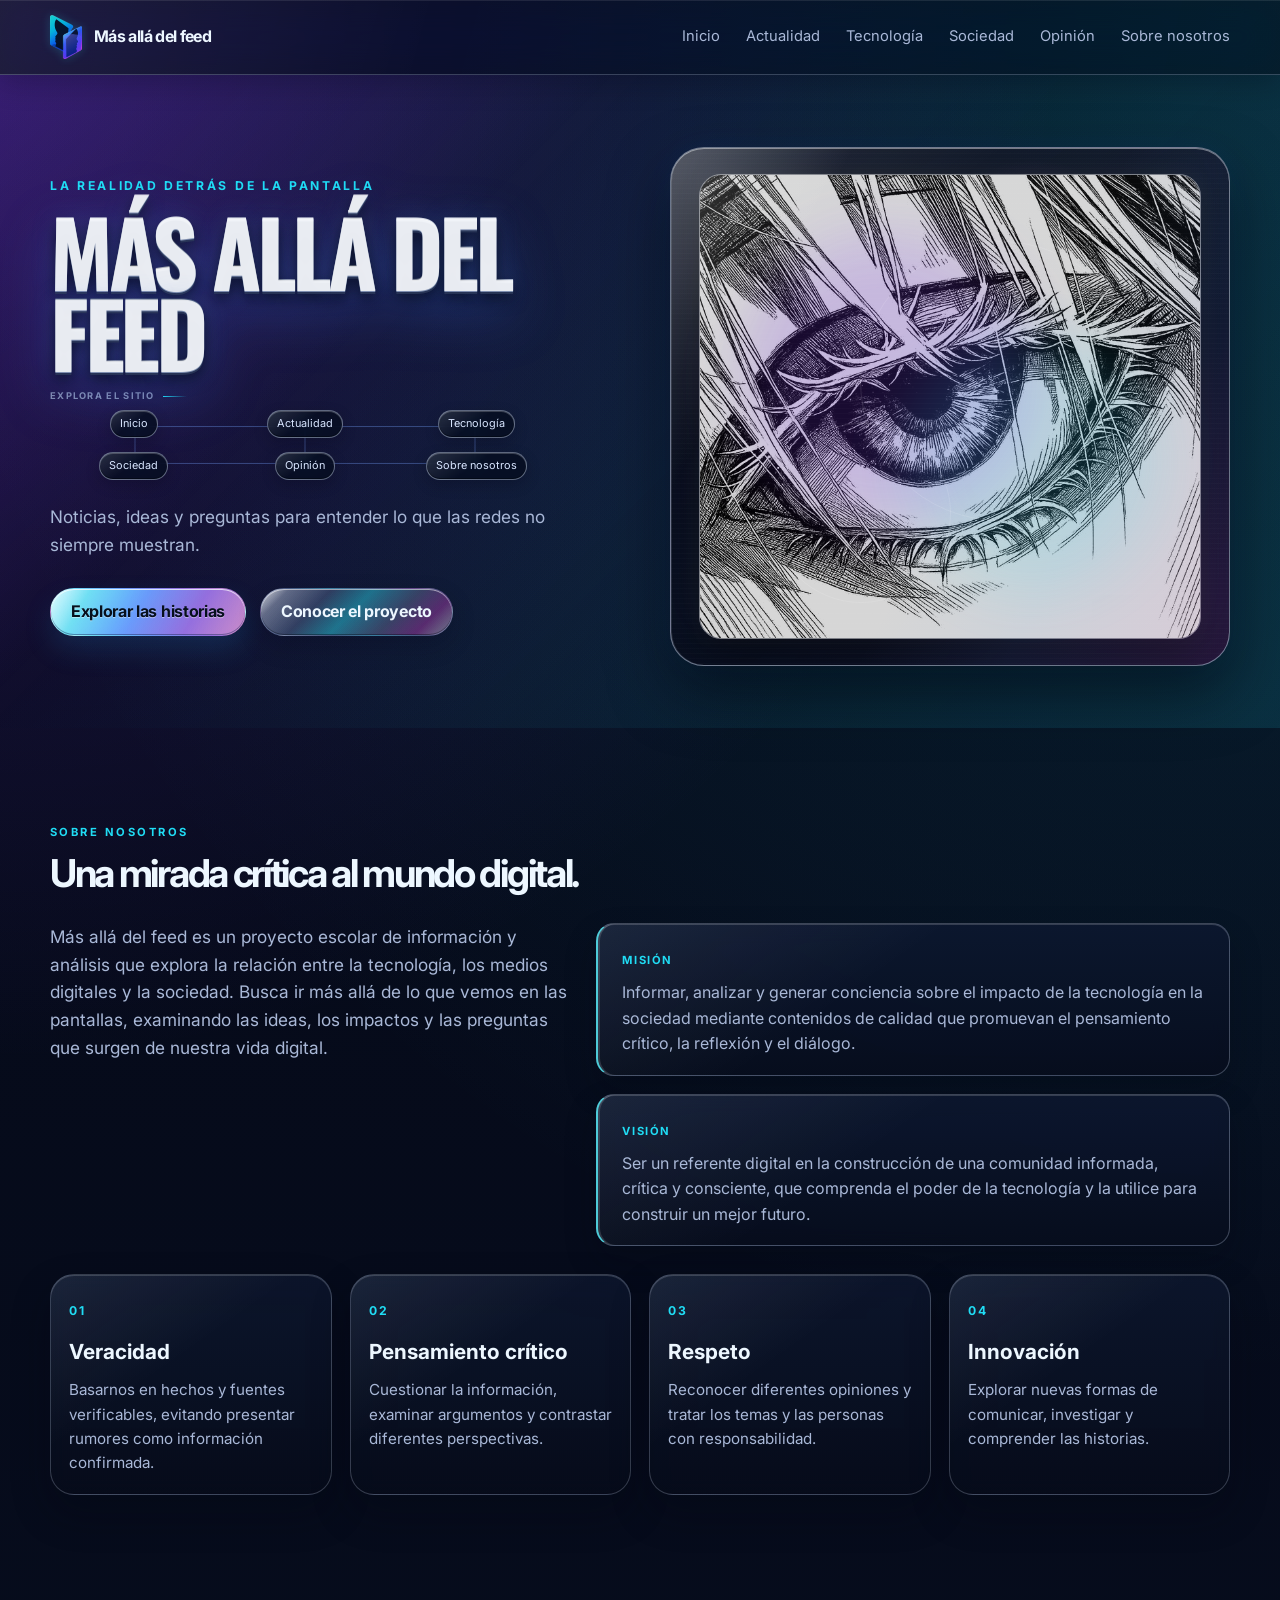
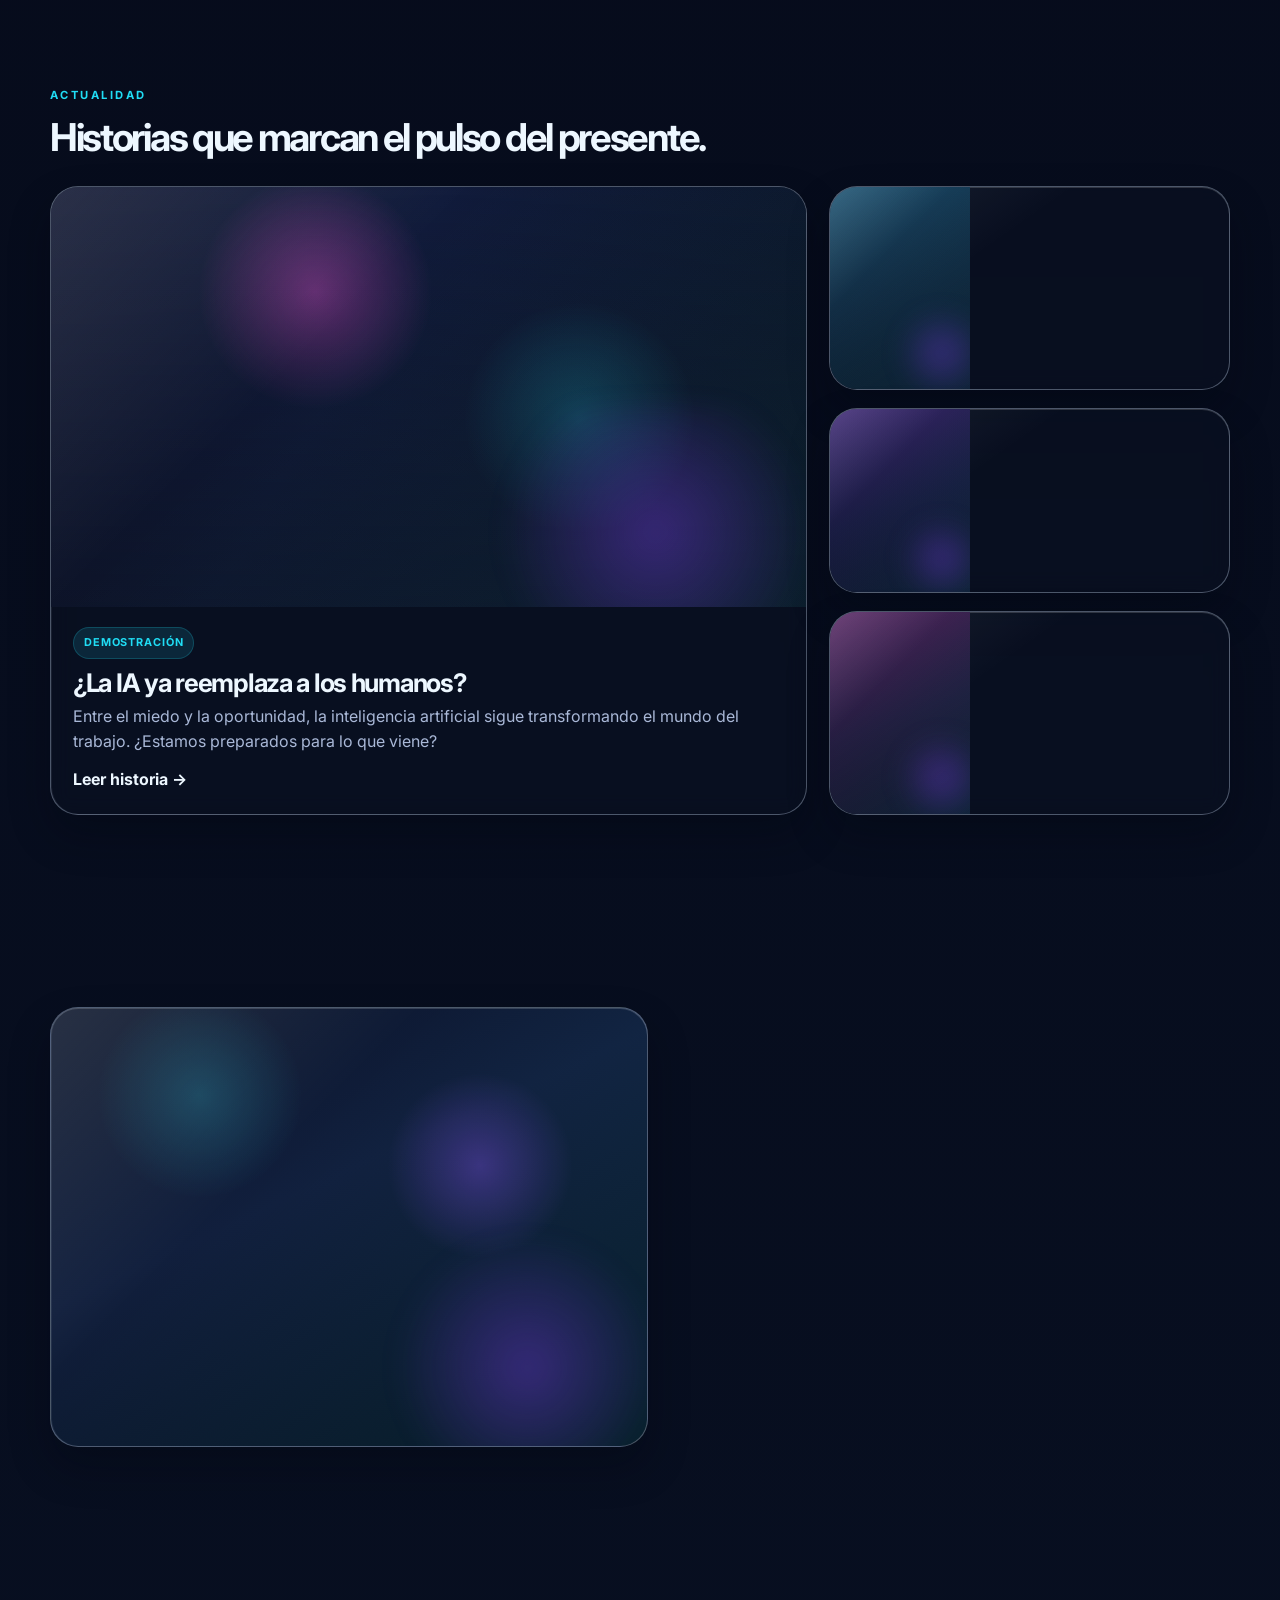
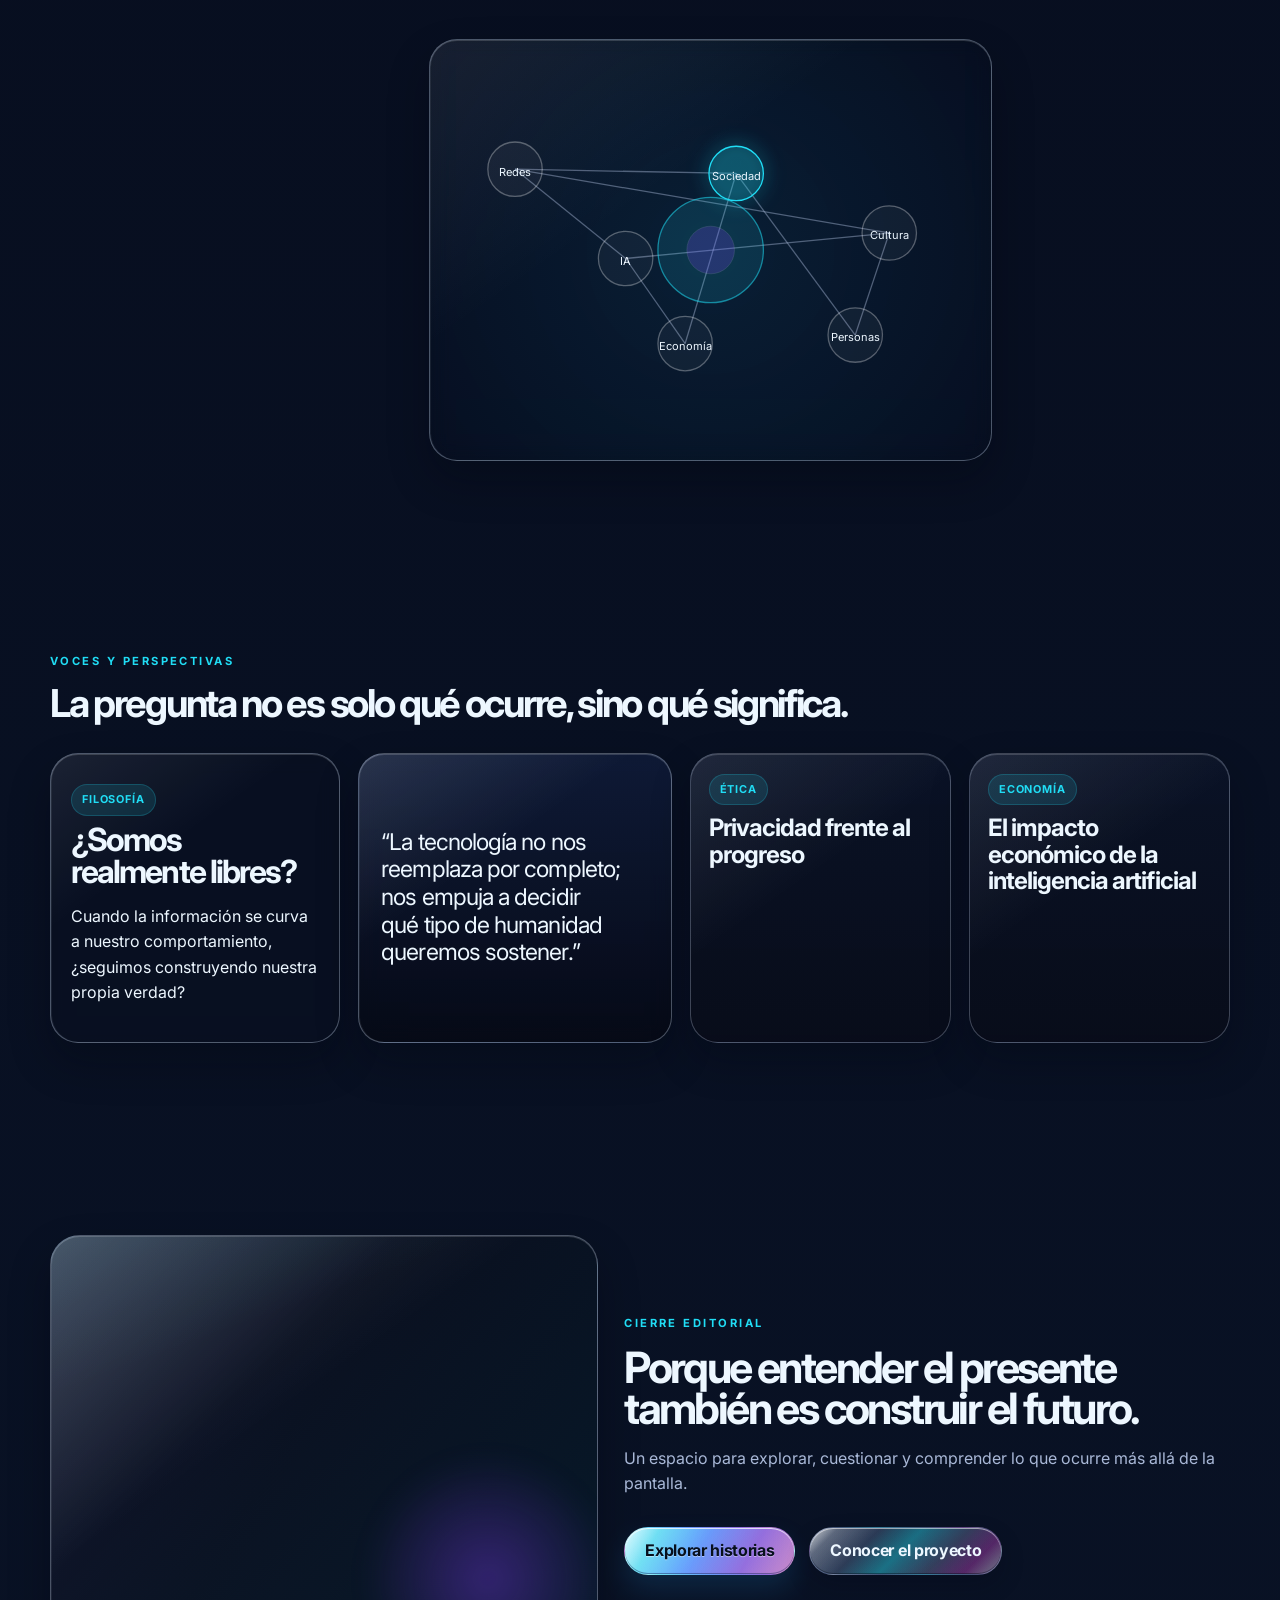
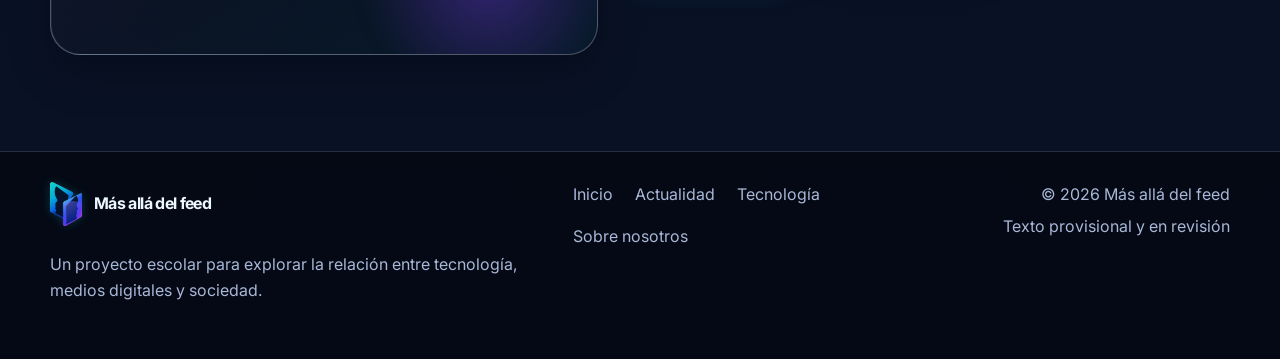
==== commit 42b7a0cf: "Add files via upload" ====
--- a/trabajo jhon/index.html
+++ b/trabajo jhon/index.html
@@ -23,7 +23,7 @@
       <header class="site-header">
         <div class="container nav-wrap">
           <a class="brand" href="#inicio" aria-label="Ir a inicio">
-            <img src="assets/logo.svg" alt="Símbolo de Más allá del feed" />
+            <img src="assets/logo.svg" alt="Símbolo gráfico de DosCaras.IA" />
             <span>Más allá del feed</span>
           </a>
 
@@ -51,6 +51,26 @@
             <div class="hero-copy" data-reveal>
               <p class="eyebrow">La realidad detrás de la pantalla</p>
               <h1 class="chrome-title" data-glitch="MÁS ALLÁ DEL FEED">MÁS ALLÁ DEL FEED</h1>
+              <nav class="hero-section-map" aria-label="Explora las secciones del sitio">
+                <span class="hero-map-label">EXPLORA EL SITIO <i></i></span>
+                <div class="hero-map-network">
+                  <svg class="hero-map-connections" viewBox="0 0 360 82" preserveAspectRatio="none" aria-hidden="true">
+                    <path d="M60 20H300M60 62H300M60 20v42m120-42v42m120-42v42" />
+                    <circle cx="60" cy="20" r="2" />
+                    <circle cx="180" cy="20" r="2" />
+                    <circle cx="300" cy="20" r="2" />
+                    <circle cx="60" cy="62" r="2" />
+                    <circle cx="180" cy="62" r="2" />
+                    <circle cx="300" cy="62" r="2" />
+                  </svg>
+                  <a class="hero-map-node node-home" href="#inicio">Inicio</a>
+                  <a class="hero-map-node node-news" href="#actualidad">Actualidad</a>
+                  <a class="hero-map-node node-tech" href="#tecnologia">Tecnología</a>
+                  <a class="hero-map-node node-society" href="#sociedad">Sociedad</a>
+                  <a class="hero-map-node node-opinion" href="#opinión">Opinión</a>
+                  <a class="hero-map-node node-about" href="#sobre-nosotros">Sobre nosotros</a>
+                </div>
+              </nav>
               <p class="lead">
                 Noticias, ideas y preguntas para entender lo que las redes no siempre muestran.
               </p>
@@ -62,6 +82,7 @@
 
             <div class="hero-visual" data-reveal>
               <div class="visual-frame">
+                <img class="hero-photo" src="assets/hero-eye.jpg" alt="" />
                 <div class="scene-glow glow-one"></div>
                 <div class="scene-glow glow-two"></div>
                 <div class="signal signal-a"></div>
@@ -315,7 +336,7 @@
         <div class="container footer-grid">
           <div>
             <a class="brand footer-brand" href="#inicio">
-              <img src="assets/logo.svg" alt="Símbolo de Más allá del feed" />
+              <img src="assets/logo.svg" alt="Símbolo gráfico de DosCaras.IA" />
               <span>Más allá del feed</span>
             </a>
             <p>Un proyecto escolar para explorar la relación entre tecnología, medios digitales y sociedad.</p>
--- a/trabajo jhon/css/styles.css
+++ b/trabajo jhon/css/styles.css
@@ -14,6 +14,26 @@
   --shadow: rgba(13, 18, 31, 0.7);
   --radius: 24px;
   --container: min(1180px, calc(100vw - 48px));
+  --chrome-edge: linear-gradient(
+    135deg,
+    rgba(255, 255, 255, 0.82) 0%,
+    rgba(192, 210, 238, 0.36) 12%,
+    rgba(70, 99, 148, 0.34) 30%,
+    rgba(32, 221, 245, 0.44) 48%,
+    rgba(142, 151, 205, 0.32) 68%,
+    rgba(241, 61, 218, 0.4) 84%,
+    rgba(255, 255, 255, 0.58) 100%
+  );
+  --glass-surface: linear-gradient(
+    145deg,
+    rgba(219, 234, 255, 0.1),
+    rgba(37, 58, 98, 0.2) 30%,
+    rgba(8, 15, 31, 0.74) 76%,
+    rgba(32, 221, 245, 0.055)
+  );
+  --glass-shadow: inset 0 1px 0 rgba(255, 255, 255, 0.16),
+    inset 0 -1px 0 rgba(7, 11, 25, 0.72),
+    0 18px 38px rgba(2, 6, 16, 0.3);
 }
 
 * {
@@ -139,10 +159,10 @@
 }
 
 .brand img {
-  width: 28px;
-  height: 28px;
-  border-radius: 10px;
-  box-shadow: 0 0 0 1px rgba(255, 255, 255, 0.08), 0 8px 25px rgba(32, 221, 245, 0.18);
+  width: 32px;
+  height: 44px;
+  flex: 0 0 auto;
+  filter: drop-shadow(0 0 5px rgba(32, 221, 245, 0.22));
 }
 
 .brand span {
@@ -278,6 +298,117 @@
   animation: shinePass 2.6s ease-out 0.4s 1 both;
 }
 
+.hero-section-map {
+  max-width: 510px;
+  margin-top: 18px;
+}
+
+.hero-map-label {
+  display: flex;
+  align-items: center;
+  gap: 8px;
+  margin-bottom: 5px;
+  color: rgba(169, 184, 215, 0.72);
+  font-size: 0.58rem;
+  font-weight: 700;
+  letter-spacing: 0.14em;
+}
+
+.hero-map-label i {
+  width: 24px;
+  height: 1px;
+  background: linear-gradient(90deg, var(--cyan), transparent);
+}
+
+.hero-map-network {
+  position: relative;
+  display: grid;
+  grid-template-columns: repeat(3, minmax(0, 1fr));
+  grid-template-rows: repeat(2, 30px);
+  align-items: center;
+  justify-items: center;
+  gap: 12px 4px;
+}
+
+.hero-map-connections {
+  position: absolute;
+  inset: 0;
+  width: 100%;
+  height: 100%;
+  overflow: visible;
+  pointer-events: none;
+}
+
+.hero-map-connections path {
+  fill: none;
+  stroke: rgba(104, 142, 224, 0.43);
+  stroke-width: 1;
+  vector-effect: non-scaling-stroke;
+}
+
+.hero-map-connections circle {
+  fill: var(--cyan);
+  filter: drop-shadow(0 0 3px rgba(32, 221, 245, 0.8));
+}
+
+.hero-map-node {
+  position: relative;
+  z-index: 1;
+  display: inline-flex;
+  min-width: 0;
+  min-height: 28px;
+  align-items: center;
+  justify-content: center;
+  padding: 4px 9px;
+  border: 1px solid rgba(144, 167, 224, 0.3);
+  border-radius: 999px;
+  background: rgba(7, 14, 32, 0.9);
+  color: #d9e6ff;
+  font-size: clamp(0.68rem, 0.82vw, 0.78rem);
+  line-height: 1.1;
+  text-align: center;
+  white-space: nowrap;
+  transition: border-color 0.2s ease, color 0.2s ease, box-shadow 0.2s ease, transform 0.2s ease;
+}
+
+.hero-map-node:hover,
+.hero-map-node:focus-visible {
+  transform: translateY(-1px);
+}
+
+.node-home:hover,
+.node-home:focus-visible {
+  border-color: var(--cyan);
+  box-shadow: 0 0 14px rgba(32, 221, 245, 0.2);
+}
+
+.node-news:hover,
+.node-news:focus-visible,
+.node-society:hover,
+.node-society:focus-visible {
+  border-color: var(--electric);
+  box-shadow: 0 0 14px rgba(54, 123, 255, 0.22);
+}
+
+.node-tech:hover,
+.node-tech:focus-visible,
+.node-about:hover,
+.node-about:focus-visible {
+  border-color: var(--violet);
+  box-shadow: 0 0 14px rgba(135, 60, 255, 0.22);
+}
+
+.node-opinion:hover,
+.node-opinion:focus-visible {
+  border-color: var(--magenta);
+  box-shadow: 0 0 14px rgba(241, 61, 218, 0.2);
+}
+
+.hero-map-node:focus-visible {
+  outline-color: var(--cyan);
+  outline-offset: 3px;
+}
+
 @keyframes chromeReveal {
   0% {
     opacity: 0;
@@ -1074,6 +1205,355 @@
     linear-gradient(135deg, #0e1a38, #09152b 50%, #050918 100%);
 }
 
+.site-header {
+  background:
+    linear-gradient(105deg, rgba(229, 239, 255, 0.055), transparent 34%, rgba(32, 221, 245, 0.035)),
+    rgba(5, 9, 24, 0.76);
+  border-bottom-color: rgba(206, 221, 246, 0.24);
+  box-shadow: 0 8px 28px rgba(1, 5, 15, 0.24), inset 0 1px 0 rgba(255, 255, 255, 0.09);
+}
+
+.main-nav.is-open {
+  background:
+    linear-gradient(140deg, rgba(217, 231, 255, 0.09), transparent 44%),
+    rgba(9, 14, 27, 0.96);
+  border-color: rgba(206, 221, 246, 0.32);
+  box-shadow: inset 0 1px 0 rgba(255, 255, 255, 0.12), 0 22px 44px rgba(0, 0, 0, 0.3);
+}
+
+.menu-toggle {
+  border-color: rgba(203, 219, 244, 0.34);
+  background: linear-gradient(145deg, rgba(232, 241, 255, 0.1), rgba(10, 17, 35, 0.5));
+  box-shadow: inset 0 1px 0 rgba(255, 255, 255, 0.14), 0 8px 20px rgba(2, 7, 19, 0.2);
+}
+
+.chrome-title {
+  background-image: linear-gradient(
+    180deg,
+    #ffffff 0%,
+    #edf4ff 12%,
+    #8294b5 26%,
+    #ffffff 36%,
+    #b7c8e3 48%,
+    #5c7198 57%,
+    #f8fbff 67%,
+    #879cc1 78%,
+    #e6edff 89%,
+    #8492b4 100%
+  );
+  text-shadow:
+    0 1px 0 rgba(255, 255, 255, 0.82),
+    0 2px 0 rgba(164, 183, 215, 0.7),
+    0 4px 0 rgba(45, 59, 91, 0.82),
+    0 8px 16px rgba(1, 5, 18, 0.78),
+    0 0 26px rgba(116, 165, 255, 0.2);
+}
+
+.visual-frame {
+  border-color: rgba(215, 229, 250, 0.48);
+  background:
+    linear-gradient(145deg, rgba(230, 241, 255, 0.1), transparent 26%, rgba(13, 20, 42, 0.14) 62%, rgba(241, 61, 218, 0.07)),
+    radial-gradient(circle at 65% 24%, rgba(243, 82, 221, 0.17), transparent 21%),
+    radial-gradient(circle at 22% 62%, rgba(32, 221, 245, 0.16), transparent 19%),
+    linear-gradient(135deg, rgba(9, 13, 26, 0.88), rgba(13, 20, 42, 0.92));
+  box-shadow:
+    inset 0 1px 0 rgba(255, 255, 255, 0.42),
+    inset 1px 0 0 rgba(225, 239, 255, 0.14),
+    inset 0 -24px 44px rgba(2, 7, 19, 0.32),
+    0 26px 58px rgba(2, 7, 18, 0.58),
+    0 0 30px rgba(67, 150, 255, 0.08);
+}
+
+.hero-photo {
+  position: absolute;
+  z-index: 0;
+  inset: 5%;
+  width: 90%;
+  height: 90%;
+  border: 1px solid rgba(225, 237, 255, 0.58);
+  border-radius: 22px;
+  object-fit: cover;
+  object-position: center;
+  filter: grayscale(1) contrast(1.08) brightness(0.84);
+  box-shadow:
+    inset 0 1px 0 rgba(255, 255, 255, 0.65),
+    0 16px 36px rgba(2, 6, 16, 0.42),
+    0 0 24px rgba(32, 221, 245, 0.12);
+}
+
+.portrait-block {
+  display: none;
+}
+
+.scene-glow,
+.signal {
+  z-index: 1;
+  pointer-events: none;
+}
+
+.visual-frame::before {
+  z-index: 2;
+  background:
+    linear-gradient(118deg, rgba(255, 255, 255, 0.23), transparent 22%, transparent 55%, rgba(106, 156, 255, 0.07) 73%, rgba(241, 61, 218, 0.08)),
+    linear-gradient(180deg, rgba(225, 237, 255, 0.045), transparent 34%);
+}
+
+.visual-frame::after {
+  z-index: 3;
+}
+
+.screen-panel {
+  border-color: rgba(220, 234, 255, 0.42);
+  background:
+    linear-gradient(145deg, rgba(237, 245, 255, 0.16), transparent 32%),
+    linear-gradient(180deg, rgba(9, 17, 31, 0.76), rgba(15, 27, 53, 0.66));
+  box-shadow:
+    inset 0 1px 0 rgba(255, 255, 255, 0.25),
+    inset 1px 0 0 rgba(219, 235, 255, 0.12),
+    0 16px 30px rgba(3, 7, 17, 0.34);
+  backdrop-filter: blur(9px) saturate(128%);
+}
+
+.mission-box,
+.value-card,
+.related-list article,
+.network-visual,
+.network-panel,
+.quote-panel,
+.article-shell {
+  border-color: rgba(205, 220, 246, 0.27);
+  background-image:
+    linear-gradient(145deg, rgba(225, 238, 255, 0.075), transparent 42%),
+    linear-gradient(180deg, rgba(14, 24, 47, 0.74), rgba(7, 12, 25, 0.76));
+  box-shadow: var(--glass-shadow);
+}
+
+.mission-box {
+  border-left-color: rgba(90, 235, 247, 0.86);
+  box-shadow:
+    inset 0 1px 0 rgba(255, 255, 255, 0.17),
+    inset 2px 0 0 rgba(255, 255, 255, 0.14),
+    0 15px 32px rgba(2, 7, 18, 0.22);
+}
+
+.value-card {
+  border-color: rgba(205, 220, 246, 0.23);
+}
+
+.story-panel,
+.feature-scene,
+.closing-scene,
+.article-hero-art,
+.network-visual,
+.quote-panel {
+  border-color: rgba(207, 224, 248, 0.34);
+  box-shadow:
+    inset 0 1px 0 rgba(255, 255, 255, 0.16),
+    inset 1px 0 0 rgba(227, 238, 255, 0.08),
+    0 20px 40px rgba(2, 6, 16, 0.32);
+}
+
+.story-panel {
+  background:
+    linear-gradient(145deg, rgba(221, 235, 255, 0.085), transparent 36%),
+    rgba(10, 17, 32, 0.76);
+  backdrop-filter: blur(10px) saturate(124%);
+  -webkit-backdrop-filter: blur(10px) saturate(124%);
+}
+
+.story-panel:hover,
+.story-panel:focus-within {
+  border-color: rgba(218, 233, 255, 0.58);
+  background-image:
+    linear-gradient(118deg, rgba(255, 255, 255, 0.1), transparent 38%),
+    linear-gradient(145deg, rgba(221, 235, 255, 0.085), transparent 36%);
+  box-shadow:
+    inset 0 1px 0 rgba(255, 255, 255, 0.25),
+    0 18px 38px rgba(5, 12, 27, 0.4),
+    0 0 22px rgba(32, 221, 245, 0.075);
+}
+
+.feature-scene,
+.closing-scene,
+.article-hero-art,
+.opinion-feature {
+  background-blend-mode: screen, screen, normal;
+}
+
+.network-visual {
+  background:
+    linear-gradient(145deg, rgba(231, 241, 255, 0.075), transparent 38%),
+    radial-gradient(circle at center, rgba(32, 221, 245, 0.08), rgba(8, 12, 20, 0.24));
+}
+
+.network-panel {
+  backdrop-filter: blur(10px) saturate(125%);
+  -webkit-backdrop-filter: blur(10px) saturate(125%);
+}
+
+.related-list article {
+  border-color: rgba(202, 220, 248, 0.24);
+  background:
+    linear-gradient(115deg, rgba(230, 241, 255, 0.07), transparent 48%),
+    rgba(10, 16, 29, 0.62);
+  box-shadow: inset 0 1px 0 rgba(255, 255, 255, 0.13), 0 12px 25px rgba(2, 6, 16, 0.18);
+}
+
+.quote-panel {
+  background:
+    linear-gradient(145deg, rgba(234, 242, 255, 0.12), transparent 38%),
+    linear-gradient(180deg, rgba(17, 29, 59, 0.76), rgba(6, 9, 20, 0.86));
+}
+
+.mini-opinion {
+  background-image:
+    linear-gradient(145deg, rgba(231, 240, 255, 0.1), transparent 44%),
+    linear-gradient(180deg, rgba(11, 20, 40, 0.8), rgba(8, 12, 25, 0.88));
+  border-color: rgba(205, 220, 246, 0.27);
+  box-shadow: var(--glass-shadow);
+}
+
+.closing-scene {
+  background:
+    linear-gradient(145deg, rgba(232, 242, 255, 0.12), transparent 42%),
+    linear-gradient(160deg, rgba(32, 221, 245, 0.07), transparent 26%),
+    linear-gradient(120deg, #121a31, #0a1020 45%, #050918 100%);
+}
+
+.article-shell {
+  background:
+    linear-gradient(145deg, rgba(231, 241, 255, 0.1), transparent 33%),
+    rgba(12, 17, 31, 0.82);
+  backdrop-filter: blur(12px) saturate(125%);
+  -webkit-backdrop-filter: blur(12px) saturate(125%);
+}
+
+.button {
+  isolation: isolate;
+  overflow: hidden;
+  border: 1px solid transparent;
+  background-origin: border-box;
+  background-clip: padding-box, border-box;
+  box-shadow:
+    inset 0 1px 0 rgba(255, 255, 255, 0.54),
+    inset 0 -1px 0 rgba(2, 8, 20, 0.4),
+    0 10px 24px rgba(2, 7, 18, 0.2);
+  transition:
+    transform 0.2s ease,
+    box-shadow 0.25s ease,
+    border-color 0.25s ease,
+    background-position 0.35s ease;
+}
+
+.button.primary {
+  background-image:
+    linear-gradient(115deg, rgba(255, 255, 255, 0.28), rgba(255, 255, 255, 0.035) 38%, rgba(4, 16, 40, 0.18)),
+    linear-gradient(120deg, #d7faff 0%, #54d9f1 18%, #679aff 45%, #a277f2 72%, #f5a6ed 100%);
+  color: #07101d;
+  text-shadow: 0 1px 0 rgba(255, 255, 255, 0.42);
+  box-shadow:
+    inset 0 1px 0 rgba(255, 255, 255, 0.72),
+    inset 0 -1px 0 rgba(18, 34, 83, 0.44),
+    0 14px 28px rgba(32, 136, 211, 0.18);
+}
+
+.button.secondary {
+  background-image:
+    linear-gradient(120deg, rgba(232, 241, 255, 0.12), rgba(255, 255, 255, 0.025) 44%, rgba(20, 40, 73, 0.32)),
+    var(--chrome-edge);
+  color: var(--text);
+}
+
+.button:active {
+  transform: translateY(1px) scale(0.99);
+  box-shadow: inset 0 2px 5px rgba(1, 5, 16, 0.38), 0 5px 12px rgba(2, 7, 18, 0.22);
+}
+
+.hero-map-node {
+  border-color: rgba(212, 227, 250, 0.42);
+  background:
+    linear-gradient(145deg, rgba(230, 241, 255, 0.15), transparent 48%),
+    rgba(7, 14, 32, 0.84);
+  box-shadow:
+    inset 0 1px 0 rgba(255, 255, 255, 0.2),
+    inset 0 -1px 0 rgba(2, 7, 18, 0.72),
+    0 5px 14px rgba(2, 6, 16, 0.22);
+  backdrop-filter: blur(8px) saturate(130%);
+  -webkit-backdrop-filter: blur(8px) saturate(130%);
+}
+
+.hero-map-node:hover,
+.hero-map-node:focus-visible {
+  border-color: rgba(233, 243, 255, 0.75);
+  box-shadow:
+    inset 0 1px 0 rgba(255, 255, 255, 0.38),
+    0 7px 18px rgba(2, 6, 16, 0.3),
+    0 0 14px rgba(67, 160, 255, 0.16);
+}
+
+@supports (backdrop-filter: blur(1px)) {
+  .site-header {
+    background:
+      linear-gradient(105deg, rgba(229, 239, 255, 0.07), transparent 34%, rgba(32, 221, 245, 0.045)),
+      rgba(5, 9, 24, 0.58);
+    backdrop-filter: blur(18px) saturate(145%);
+    -webkit-backdrop-filter: blur(18px) saturate(145%);
+  }
+
+  .mission-box,
+  .value-card,
+  .related-list article,
+  .network-visual,
+  .quote-panel,
+  .mini-opinion {
+    backdrop-filter: blur(10px) saturate(122%);
+    -webkit-backdrop-filter: blur(10px) saturate(122%);
+  }
+}
+
+@supports not (backdrop-filter: blur(1px)) {
+  .site-header {
+    background-color: rgba(5, 9, 24, 0.94);
+  }
+
+  .main-nav.is-open,
+  .story-panel,
+  .mission-box,
+  .network-panel,
+  .network-visual,
+  .quote-panel,
+  .mini-opinion,
+  .article-shell,
+  .hero-map-node,
+  .screen-panel {
+    background-color: rgba(8, 15, 31, 0.94);
+  }
+}
+
+@media (hover: hover) {
+  .mission-box,
+  .value-card,
+  .related-list article,
+  .mini-opinion {
+    transition: transform 0.24s ease, border-color 0.24s ease, box-shadow 0.24s ease;
+  }
+
+  .mission-box:hover,
+  .value-card:hover,
+  .related-list article:hover,
+  .mini-opinion:hover {
+    transform: translateY(-3px);
+    border-color: rgba(220, 234, 255, 0.46);
+    background-image:
+      linear-gradient(118deg, rgba(255, 255, 255, 0.1), transparent 40%),
+      var(--glass-surface);
+    box-shadow:
+      inset 0 1px 0 rgba(255, 255, 255, 0.22),
+      0 18px 34px rgba(3, 8, 19, 0.34),
+      0 0 18px rgba(71, 134, 255, 0.08);
+  }
+}
+
 .article-body {
   margin-top: 30px;
 }
@@ -1191,6 +1671,11 @@
     font-size: 0.9rem;
   }
 
+  .brand img {
+    width: 28px;
+    height: 38px;
+  }
+
   .section-head h2,
   .feature-copy h2,
   .closing-copy h2,
@@ -1203,6 +1688,14 @@
   }
 }
 
+@media (max-width: 360px) {
+  .hero-map-node {
+    padding-right: 5px;
+    padding-left: 5px;
+    font-size: 0.61rem;
+  }
+}
+
 @media (prefers-reduced-motion: reduce) {
   html {
     scroll-behavior: auto;
